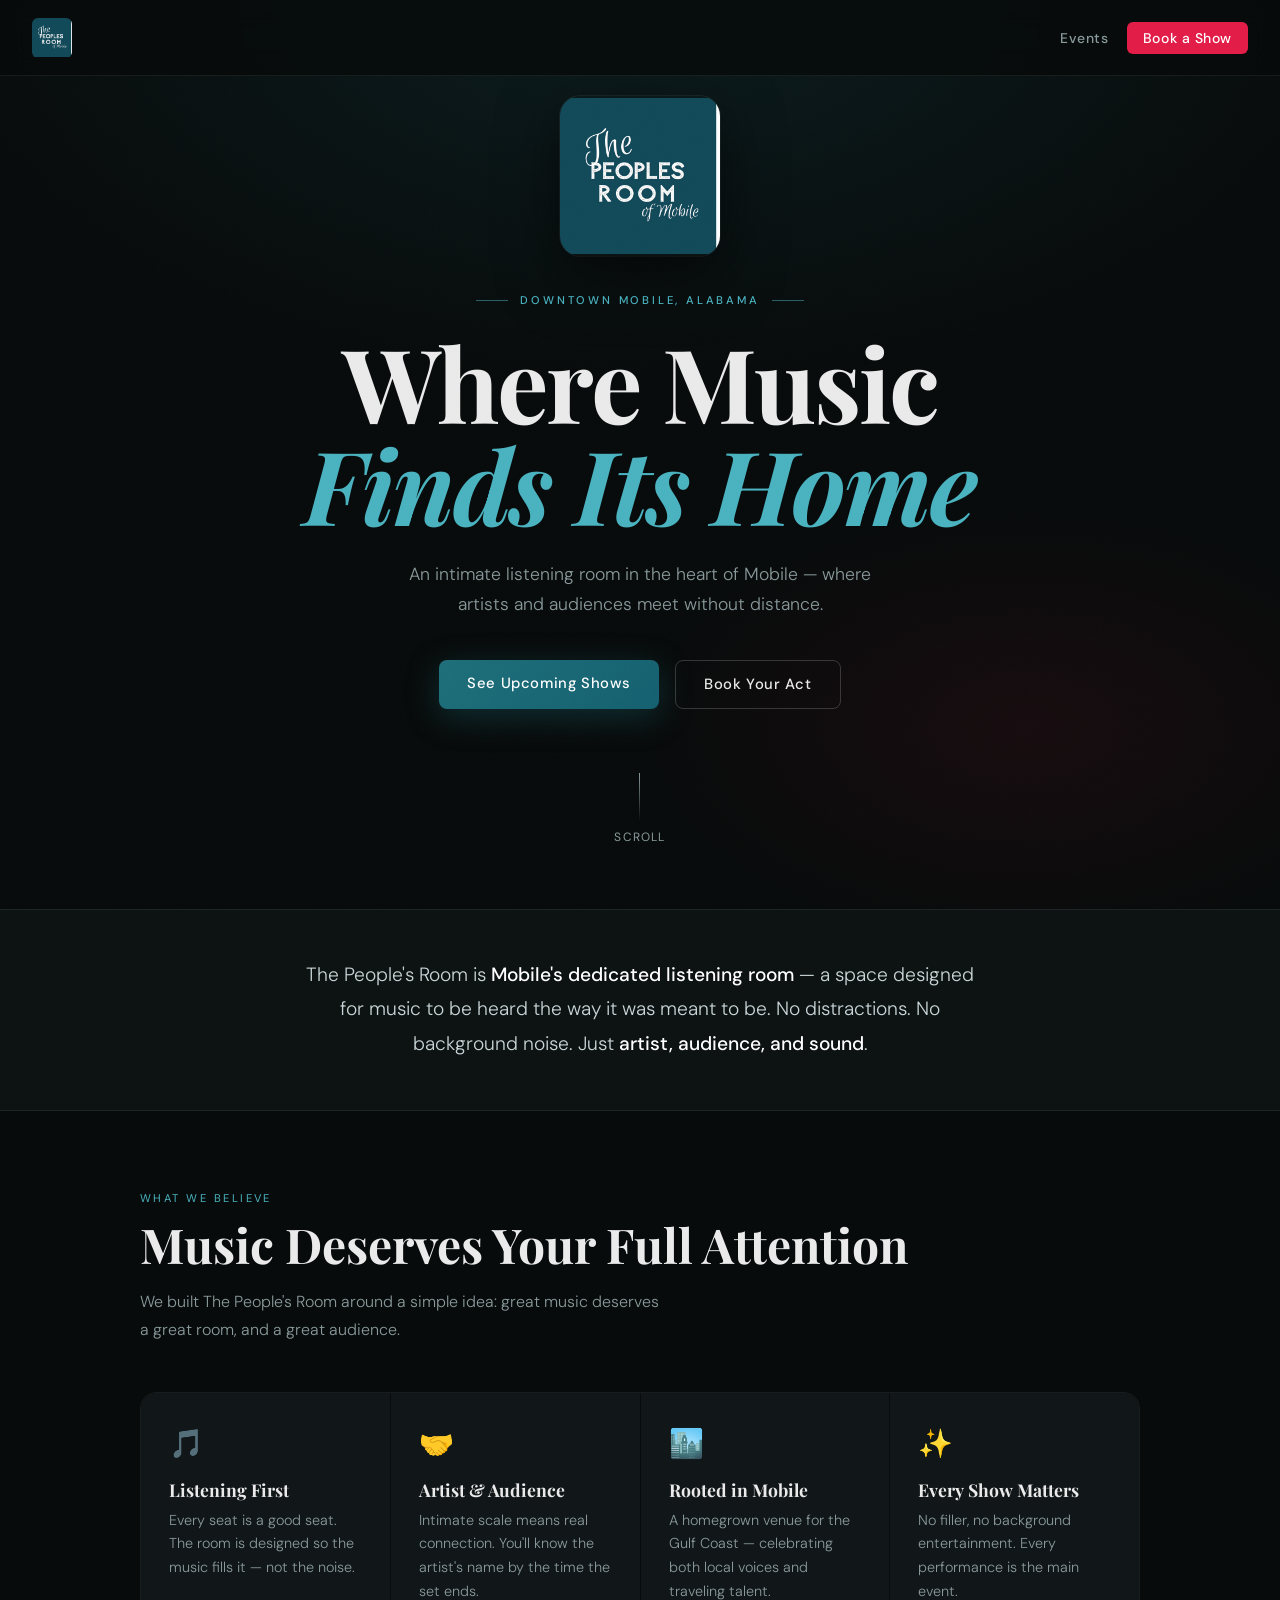
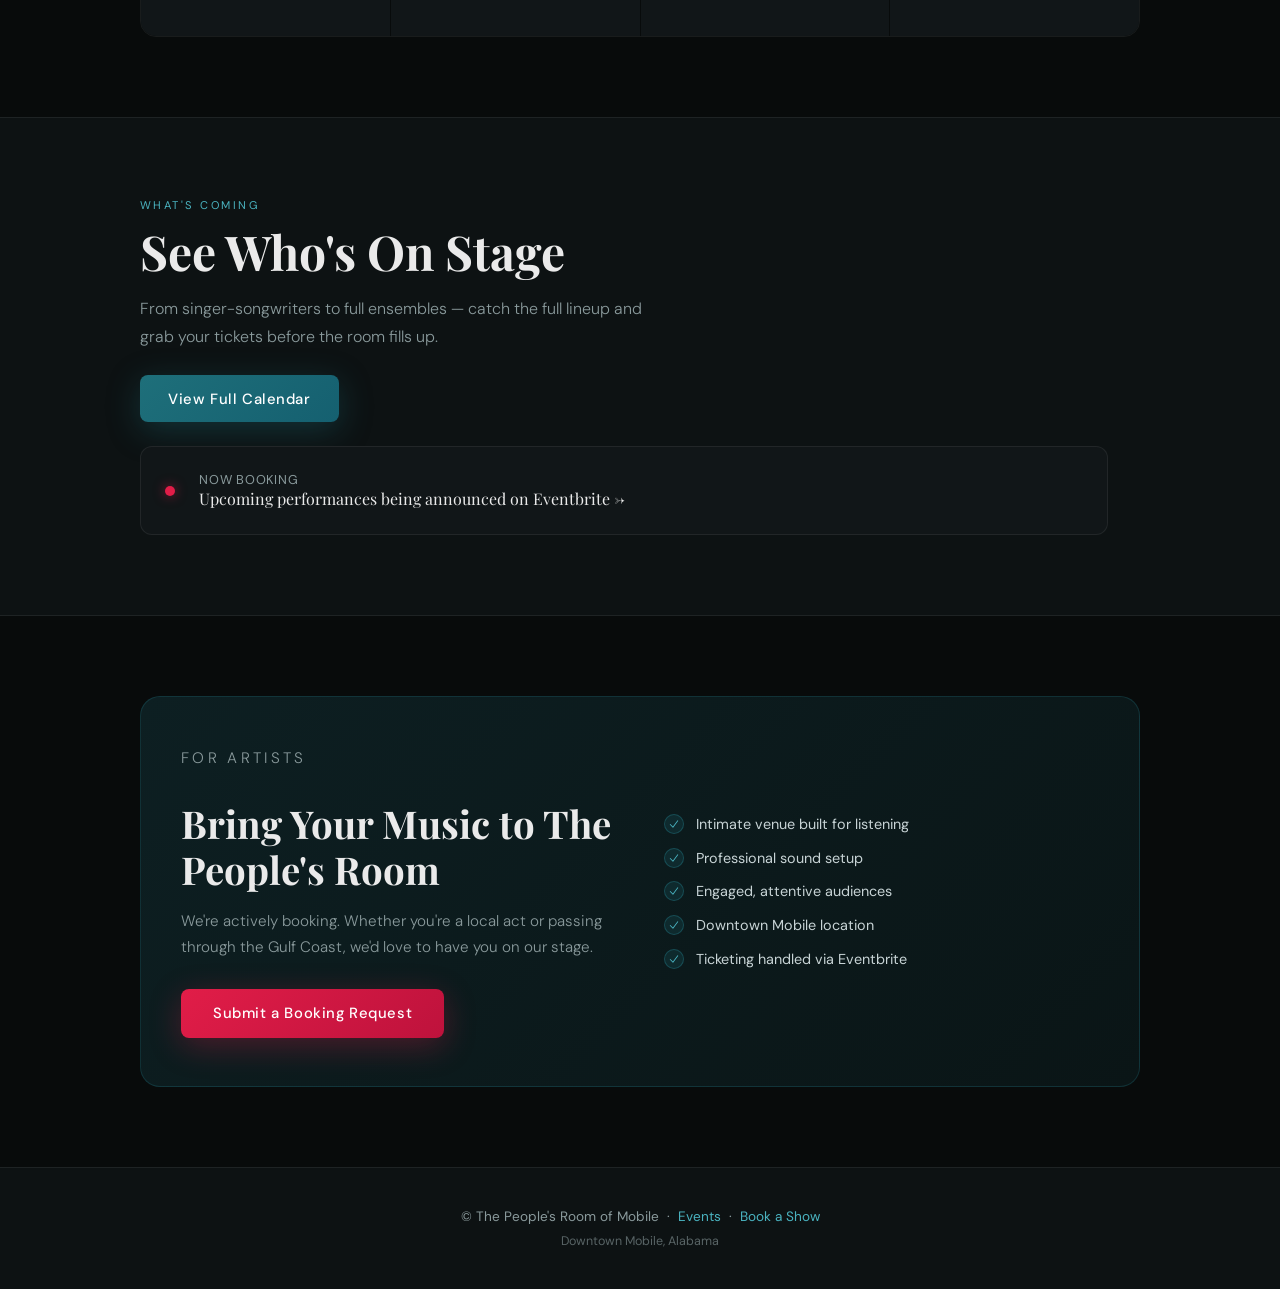
==== index.html @ 31a0bf12 "People's Room Site v1" ====
<!DOCTYPE html>
<html lang="en">
<head>
  <meta charset="UTF-8" />
  <meta name="viewport" content="width=device-width, initial-scale=1.0"/>
  <link rel="stylesheet" href="styles.css">
  <title>The People's Room of Mobile</title>
</head>
<body>

<nav>
  <a href="index.html" class="nav-logo">
    <img src="[data-uri]" alt="The People's Room of Mobile" class="nav-logo-img">
  </a>
  <ul class="nav-links">
    <li><a href="events.html">Events</a></li>
    <li><a href="booking.html" class="cta">Book a Show</a></li>
  </ul>
</nav>

<!-- HERO -->
<section class="hero">
  <div style="margin-bottom:2rem;animation:fadeUp 0.7s ease both;">
    <img src="[data-uri]" alt="The People's Room of Mobile"
         style="width:160px;height:160px;object-fit:contain;border-radius:20px;
                box-shadow:0 20px 60px rgba(0,0,0,0.6),0 0 0 1px rgba(255,255,255,0.07);">
  </div>
  <div class="hero-eyebrow">Downtown Mobile, Alabama</div>
  <h1>Where Music<br><em>Finds Its Home</em></h1>
  <p class="hero-sub">An intimate listening room in the heart of Mobile — where artists and audiences meet without distance.</p>
  <div class="hero-actions">
    <a href="events.html" class="btn-primary">See Upcoming Shows</a>
    <a href="booking.html" class="btn-ghost">Book Your Act</a>
  </div>
  <div class="scroll-hint">
    <div class="scroll-line"></div>
    scroll
  </div>
</section>

<!-- ABOUT -->
<div class="about-strip">
  <p>The People's Room is <strong>Mobile's dedicated listening room</strong> — a space designed for music to be heard the way it was meant to be. No distractions. No background noise. Just <strong>artist, audience, and sound</strong>.</p>
</div>

<!-- PILLARS -->
<section class="pillars">
  <div class="section-inner">
    <p class="section-label reveal">What We Believe</p>
    <h2 class="section-title reveal">Music Deserves Your Full Attention</h2>
    <p class="section-desc reveal">We built The People's Room around a simple idea: great music deserves a great room, and a great audience.</p>
    <div class="pillars-grid">
      <div class="pillar reveal">
        <span class="pillar-icon">🎵</span>
        <h3>Listening First</h3>
        <p>Every seat is a good seat. The room is designed so the music fills it — not the noise.</p>
      </div>
      <div class="pillar reveal">
        <span class="pillar-icon">🤝</span>
        <h3>Artist &amp; Audience</h3>
        <p>Intimate scale means real connection. You'll know the artist's name by the time the set ends.</p>
      </div>
      <div class="pillar reveal">
        <span class="pillar-icon">🏙️</span>
        <h3>Rooted in Mobile</h3>
        <p>A homegrown venue for the Gulf Coast — celebrating both local voices and traveling talent.</p>
      </div>
      <div class="pillar reveal">
        <span class="pillar-icon">✨</span>
        <h3>Every Show Matters</h3>
        <p>No filler, no background entertainment. Every performance is the main event.</p>
      </div>
    </div>
  </div>
</section>

<!-- EVENTS CTA -->
<section class="events-cta">
  <div class="events-cta-inner section-inner">
    <div>
      <p class="section-label reveal">What's Coming</p>
      <h2 class="section-title reveal">See Who's On Stage</h2>
      <p class="section-desc reveal" style="margin-bottom:1.5rem;">From singer-songwriters to full ensembles — catch the full lineup and grab your tickets before the room fills up.</p>
      <div class="reveal"><a href="events.html" class="btn-primary">View Full Calendar</a></div>
      <a href="events.html" class="event-preview reveal">
        <span class="event-dot"></span>
        <div class="event-info">
          <p>Now Booking</p>
          <strong>Upcoming performances being announced on Eventbrite →</strong>
        </div>
      </a>
    </div>
  </div>
</section>

<!-- BOOKING CALLOUT -->
<section class="booking-callout">
  <div class="section-inner">
    <div class="booking-card reveal">
      <div>
        <p class="section-label">For Artists</p>
        <h2>Bring Your Music to The People's Room</h2>
        <p>We're actively booking. Whether you're a local act or passing through the Gulf Coast, we'd love to have you on our stage.</p>
        <a href="booking.html" class="btn-red">Submit a Booking Request</a>
      </div>
      <ul class="booking-perks">
        <li>Intimate venue built for listening</li>
        <li>Professional sound setup</li>
        <li>Engaged, attentive audiences</li>
        <li>Downtown Mobile location</li>
        <li>Ticketing handled via Eventbrite</li>
      </ul>
    </div>
  </div>
</section>

<footer>
  <p>
    © The People's Room of Mobile &nbsp;·&nbsp;
    <a href="events.html">Events</a> &nbsp;·&nbsp;
    <a href="booking.html">Book a Show</a>
  </p>
  <p style="margin-top:0.5rem;font-size:0.78rem;opacity:0.6;">Downtown Mobile, Alabama</p>
</footer>

<script>
  const reveals = document.querySelectorAll('.reveal');
  const io = new IntersectionObserver((entries) => {
    entries.forEach(e => {
      if (e.isIntersecting) { e.target.classList.add('visible'); io.unobserve(e.target); }
    });
  }, { threshold: 0.12 });
  reveals.forEach(el => io.observe(el));
</script>

</body>
</html>
---- styles.css ----
/* ============================================================
   THE PEOPLE'S ROOM OF MOBILE — Global Stylesheet
   ============================================================ */

@import url('https://fonts.googleapis.com/css2?family=Playfair+Display:ital,wght@0,400;0,700;1,400&family=DM+Sans:wght@300;400;500&display=swap');

/* ── TOKENS ── */
:root {
  --teal:       #1e6f7a;
  --teal-light: #4ab3c0;
  --red:        #e11d48;
  --red-dark:   #be123c;
  --bg:         #080b0b;
  --bg2:        #0d1213;
  --surface:    #111618;
  --border:     rgba(255,255,255,0.07);
  --text:       #eaeaea;
  --muted:      #8a9a9c;
}

/* ── RESET ── */
*, *::before, *::after { box-sizing: border-box; margin: 0; padding: 0; }
html  { scroll-behavior: smooth; }

body {
  font-family: 'DM Sans', sans-serif;
  background: var(--bg);
  color: var(--text);
  overflow-x: hidden;
}

/* ── NAV ── */
nav {
  position: fixed;
  top: 0; left: 0; right: 0;
  z-index: 100;
  display: flex;
  align-items: center;
  justify-content: space-between;
  padding: 1.1rem 2rem;
  background: rgba(8,11,11,0.85);
  backdrop-filter: blur(14px);
  border-bottom: 1px solid var(--border);
}

.nav-logo {
  display: flex;
  align-items: center;
  text-decoration: none;
}

.nav-logo-img {
  height: 40px;
  width: 40px;
  object-fit: contain;
  border-radius: 6px;
}

.nav-links {
  display: flex;
  gap: 0.25rem;
  list-style: none;
}

.nav-links a {
  color: var(--muted);
  text-decoration: none;
  font-size: 0.875rem;
  font-weight: 500;
  letter-spacing: 0.04em;
  padding: 0.45rem 0.9rem;
  border-radius: 6px;
  transition: color 0.2s, background 0.2s;
}

.nav-links a:hover,
.nav-links a.active {
  color: #fff;
  background: rgba(255,255,255,0.06);
}

.nav-links a.cta {
  background: var(--red);
  color: #fff;
  padding: 0.45rem 1rem;
}

.nav-links a.cta:hover {
  background: #ff2d55;
}

/* ── BUTTONS ── */
.btn-primary {
  display: inline-block;
  padding: 0.85rem 1.75rem;
  background: linear-gradient(135deg, var(--teal), #156070);
  color: #fff;
  text-decoration: none;
  border-radius: 8px;
  font-size: 0.925rem;
  font-weight: 500;
  letter-spacing: 0.04em;
  box-shadow: 0 8px 32px rgba(30,111,122,0.35);
  transition: all 0.25s ease;
}

.btn-primary:hover {
  transform: translateY(-3px);
  box-shadow: 0 16px 48px rgba(30,111,122,0.45);
}

.btn-ghost {
  display: inline-block;
  padding: 0.85rem 1.75rem;
  border: 1px solid rgba(255,255,255,0.18);
  color: var(--text);
  text-decoration: none;
  border-radius: 8px;
  font-size: 0.925rem;
  font-weight: 500;
  letter-spacing: 0.04em;
  transition: all 0.25s ease;
}

.btn-ghost:hover {
  background: rgba(255,255,255,0.06);
  border-color: rgba(255,255,255,0.3);
  transform: translateY(-3px);
}

.btn-red {
  display: inline-block;
  padding: 0.9rem 2rem;
  background: linear-gradient(135deg, var(--red), var(--red-dark));
  color: #fff;
  text-decoration: none;
  border-radius: 8px;
  font-size: 0.925rem;
  font-weight: 500;
  letter-spacing: 0.04em;
  box-shadow: 0 8px 32px rgba(225,29,72,0.3);
  transition: all 0.25s ease;
}

.btn-red:hover {
  transform: translateY(-3px);
  box-shadow: 0 16px 48px rgba(225,29,72,0.45);
}

/* ── SECTION SHARED ── */
section {
  padding: 5rem 1.5rem;
}

.section-inner {
  max-width: 1000px;
  margin: 0 auto;
}

.section-label {
  font-size: 0.7rem;
  letter-spacing: 0.22em;
  text-transform: uppercase;
  color: var(--teal-light);
  margin-bottom: 0.75rem;
}

.section-title {
  font-family: 'Playfair Display', serif;
  font-size: clamp(2rem, 4vw, 3rem);
  line-height: 1.15;
  margin-bottom: 1rem;
}

.section-desc {
  color: var(--muted);
  font-size: 1rem;
  line-height: 1.75;
  max-width: 520px;
  font-weight: 300;
}

/* ── HERO ── */
.hero {
  min-height: 100vh;
  display: flex;
  flex-direction: column;
  align-items: center;
  justify-content: center;
  text-align: center;
  padding: 6rem 1.5rem 4rem;
  position: relative;
  overflow: hidden;
}

.hero::before {
  content: '';
  position: absolute;
  inset: 0;
  background:
    radial-gradient(ellipse 80% 60% at 50% 0%, rgba(30,111,122,0.18) 0%, transparent 70%),
    radial-gradient(ellipse 50% 40% at 80% 80%, rgba(225,29,72,0.07) 0%, transparent 60%);
  pointer-events: none;
}

.hero::after {
  content: '';
  position: absolute;
  inset: 0;
  background-image: url("data:image/svg+xml,%3Csvg viewBox='0 0 200 200' xmlns='http://www.w3.org/2000/svg'%3E%3Cfilter id='n'%3E%3CfeTurbulence type='fractalNoise' baseFrequency='0.9' numOctaves='4' stitchTiles='stitch'/%3E%3C/filter%3E%3Crect width='100%25' height='100%25' filter='url(%23n)' opacity='0.035'/%3E%3C/svg%3E");
  background-size: 200px 200px;
  opacity: 0.4;
  pointer-events: none;
}

.hero-eyebrow {
  font-size: 0.7rem;
  font-weight: 500;
  letter-spacing: 0.25em;
  text-transform: uppercase;
  color: var(--teal-light);
  margin-bottom: 1.5rem;
  position: relative;
  display: flex;
  align-items: center;
  gap: 0.75rem;
  animation: fadeUp 0.8s ease both;
}

.hero-eyebrow::before,
.hero-eyebrow::after {
  content: '';
  display: inline-block;
  width: 32px;
  height: 1px;
  background: var(--teal-light);
  opacity: 0.5;
}

.hero h1 {
  font-family: 'Playfair Display', serif;
  font-size: clamp(3rem, 8vw, 6.5rem);
  line-height: 1.0;
  letter-spacing: -0.02em;
  font-weight: 700;
  position: relative;
  animation: fadeUp 0.8s 0.1s ease both;
}

.hero h1 em {
  font-style: italic;
  color: var(--teal-light);
}

.hero-sub {
  margin-top: 1.5rem;
  font-size: 1.1rem;
  color: var(--muted);
  max-width: 480px;
  line-height: 1.7;
  font-weight: 300;
  position: relative;
  animation: fadeUp 0.8s 0.2s ease both;
}

.hero-actions {
  margin-top: 2.5rem;
  display: flex;
  gap: 1rem;
  flex-wrap: wrap;
  justify-content: center;
  position: relative;
  animation: fadeUp 0.8s 0.3s ease both;
}

.scroll-hint {
  margin-top: 4rem;
  position: relative;
  display: flex;
  flex-direction: column;
  align-items: center;
  gap: 0.5rem;
  color: var(--muted);
  font-size: 0.75rem;
  letter-spacing: 0.1em;
  text-transform: uppercase;
  animation: fadeUp 0.8s 0.5s ease both;
}

.scroll-line {
  width: 1px;
  height: 48px;
  background: linear-gradient(to bottom, var(--muted), transparent);
  animation: scrollPulse 2s ease-in-out infinite;
}

/* ── PAGE HERO (inner pages) ── */
.page-hero {
  padding: 8rem 1.5rem 4rem;
  text-align: center;
  position: relative;
  overflow: hidden;
}

.page-hero::before {
  content: '';
  position: absolute;
  inset: 0;
  background: radial-gradient(ellipse 70% 60% at 50% 0%, rgba(30,111,122,0.14) 0%, transparent 70%);
  pointer-events: none;
}

.page-hero h1 {
  font-family: 'Playfair Display', serif;
  font-size: clamp(2.5rem, 6vw, 4.5rem);
  line-height: 1.1;
  letter-spacing: -0.02em;
}

.page-hero h1 em {
  font-style: italic;
  color: var(--teal-light);
}

.page-hero p {
  color: var(--muted);
  font-size: 1.05rem;
  margin-top: 1rem;
  font-weight: 300;
}

/* ── ABOUT STRIP ── */
.about-strip {
  background: var(--bg2);
  border-top: 1px solid var(--border);
  border-bottom: 1px solid var(--border);
  padding: 3rem 1.5rem;
  text-align: center;
}

.about-strip p {
  max-width: 680px;
  margin: 0 auto;
  font-size: 1.2rem;
  line-height: 1.8;
  color: #c8d4d6;
  font-weight: 300;
}

.about-strip strong {
  color: #fff;
  font-weight: 500;
}

/* ── PILLARS ── */
.pillars {
  background: var(--bg);
}

.pillars-grid {
  display: grid;
  grid-template-columns: repeat(auto-fit, minmax(220px, 1fr));
  gap: 1px;
  margin-top: 3rem;
  border: 1px solid var(--border);
  border-radius: 16px;
  overflow: hidden;
}

.pillar {
  padding: 2rem 1.75rem;
  background: var(--surface);
  transition: background 0.3s;
}

.pillar:hover {
  background: #161e20;
}

.pillar-icon {
  font-size: 1.75rem;
  margin-bottom: 1rem;
  display: block;
}

.pillar h3 {
  font-family: 'Playfair Display', serif;
  font-size: 1.1rem;
  margin-bottom: 0.5rem;
}

.pillar p {
  color: var(--muted);
  font-size: 0.9rem;
  line-height: 1.65;
  font-weight: 300;
}

/* ── EVENTS CTA STRIP ── */
.events-cta {
  background: var(--bg2);
  border-top: 1px solid var(--border);
  border-bottom: 1px solid var(--border);
}

.events-cta-inner {
  max-width: 1000px;
  margin: 0 auto;
  display: grid;
  grid-template-columns: 1fr auto;
  align-items: center;
  gap: 2rem;
}

.event-preview {
  display: flex;
  align-items: center;
  gap: 1.5rem;
  background: var(--surface);
  border: 1px solid var(--border);
  border-radius: 12px;
  padding: 1.5rem;
  margin-top: 1.5rem;
  transition: border-color 0.3s;
  text-decoration: none;
  color: inherit;
}

.event-preview:hover {
  border-color: rgba(30,111,122,0.4);
}

.event-dot {
  width: 10px;
  height: 10px;
  border-radius: 50%;
  background: var(--red);
  flex-shrink: 0;
  box-shadow: 0 0 12px rgba(225,29,72,0.6);
  animation: pulse 2s ease-in-out infinite;
}

.event-info p {
  font-size: 0.8rem;
  color: var(--muted);
  letter-spacing: 0.06em;
  text-transform: uppercase;
}

.event-info strong {
  font-size: 1rem;
  font-family: 'Playfair Display', serif;
  font-weight: 400;
}

/* ── CALENDAR ── */
.calendar-wrapper {
  position: relative;
  width: 100%;
  padding-bottom: 85%;
  height: 0;
  overflow: hidden;
  border-radius: 18px;
  background: radial-gradient(circle at top, #111, #000);
  border: 1px solid var(--border);
  box-shadow:
    inset 0 0 40px rgba(0,0,0,0.5),
    0 30px 70px rgba(0,0,0,0.7);
}

.calendar-wrapper iframe {
  position: absolute;
  width: 100%;
  height: 100%;
  border: none;
}

.calendar-note {
  margin-top: 1rem;
  text-align: center;
  color: var(--muted);
  font-size: 0.9rem;
  font-style: italic;
}

/* ── BOOKING CARD ── */
.booking-callout {
  background: var(--bg);
}

.booking-card {
  background: linear-gradient(135deg, #0d1f22, #0a1516);
  border: 1px solid rgba(30,111,122,0.3);
  border-radius: 20px;
  padding: 3rem 2.5rem;
  display: grid;
  grid-template-columns: 1fr 1fr;
  gap: 3rem;
  align-items: center;
}

.booking-card h2 {
  font-family: 'Playfair Display', serif;
  font-size: clamp(1.75rem, 3vw, 2.5rem);
  line-height: 1.2;
  margin-bottom: 1rem;
}

.booking-card p {
  color: var(--muted);
  font-size: 0.95rem;
  line-height: 1.75;
  font-weight: 300;
  margin-bottom: 1.75rem;
}

.booking-perks {
  list-style: none;
  display: flex;
  flex-direction: column;
  gap: 0.85rem;
}

.booking-perks li {
  display: flex;
  align-items: center;
  gap: 0.75rem;
  font-size: 0.9rem;
  color: #c8d4d6;
}

.booking-perks li::before {
  content: '';
  display: inline-block;
  width: 20px;
  height: 20px;
  border-radius: 50%;
  background: rgba(30,111,122,0.2);
  border: 1px solid rgba(30,111,122,0.5);
  flex-shrink: 0;
  background-image: url("data:image/svg+xml,%3Csvg xmlns='http://www.w3.org/2000/svg' viewBox='0 0 20 20' fill='%234ab3c0'%3E%3Cpath fill-rule='evenodd' d='M16.704 4.153a.75.75 0 0 1 .143 1.052l-8 10.5a.75.75 0 0 1-1.127.075l-4.5-4.5a.75.75 0 0 1 1.06-1.06l3.894 3.893 7.48-9.817a.75.75 0 0 1 1.05-.143Z' clip-rule='evenodd' /%3E%3C/svg%3E");
  background-repeat: no-repeat;
  background-position: center;
  background-size: 12px;
}

/* ── BOOKING FORM ── */
.booking-form-section {
  background: var(--bg2);
  border-top: 1px solid var(--border);
}

.form-card {
  background: var(--surface);
  border: 1px solid var(--border);
  border-radius: 16px;
  padding: 2.5rem;
  max-width: 560px;
}

.form-card label {
  display: block;
  margin: 1.25rem 0 0.4rem;
  font-size: 0.85rem;
  font-weight: 500;
  letter-spacing: 0.04em;
  color: #c8d4d6;
}

.form-card input,
.form-card textarea {
  width: 100%;
  padding: 0.75rem 1rem;
  border-radius: 8px;
  border: 1px solid var(--border);
  background: rgba(255,255,255,0.04);
  color: var(--text);
  font-family: 'DM Sans', sans-serif;
  font-size: 0.95rem;
  transition: border-color 0.2s;
}

.form-card input:focus,
.form-card textarea:focus {
  outline: none;
  border-color: var(--teal-light);
}

.form-card textarea {
  min-height: 120px;
  resize: vertical;
}

.form-card button[type="submit"] {
  margin-top: 1.5rem;
  width: 100%;
  padding: 0.9rem;
  background: linear-gradient(135deg, var(--red), var(--red-dark));
  border: none;
  border-radius: 8px;
  font-family: 'DM Sans', sans-serif;
  font-size: 0.95rem;
  font-weight: 600;
  color: #fff;
  cursor: pointer;
  letter-spacing: 0.04em;
  box-shadow: 0 8px 32px rgba(225,29,72,0.3);
  transition: all 0.25s ease;
}

.form-card button[type="submit"]:hover {
  transform: translateY(-2px);
  box-shadow: 0 14px 40px rgba(225,29,72,0.45);
}

.form-status {
  margin-top: 1rem;
  font-size: 0.875rem;
  color: var(--muted);
}

.form-status.success { color: #4caf50; }
.form-status.error   { color: #ff6b6b; }

/* ── FOOTER ── */
footer {
  background: var(--bg2);
  border-top: 1px solid var(--border);
  padding: 2.5rem 1.5rem;
  text-align: center;
}

footer p {
  color: var(--muted);
  font-size: 0.85rem;
}

footer a {
  color: var(--teal-light);
  text-decoration: none;
}

footer a:hover {
  text-decoration: underline;
}

/* ── ANIMATIONS ── */
@keyframes fadeUp {
  from { opacity: 0; transform: translateY(24px); }
  to   { opacity: 1; transform: translateY(0); }
}

@keyframes scrollPulse {
  0%, 100% { opacity: 0.4; transform: scaleY(1); }
  50%       { opacity: 1;   transform: scaleY(1.1); }
}

@keyframes pulse {
  0%, 100% { box-shadow: 0 0 8px  rgba(225,29,72,0.5); }
  50%       { box-shadow: 0 0 20px rgba(225,29,72,0.9); }
}

.reveal {
  opacity: 0;
  transform: translateY(30px);
  transition: opacity 0.7s ease, transform 0.7s ease;
}

.reveal.visible {
  opacity: 1;
  transform: translateY(0);
}

/* ── RESPONSIVE ── */
@media (max-width: 680px) {
  .booking-card      { grid-template-columns: 1fr; gap: 2rem; }
  .events-cta-inner  { grid-template-columns: 1fr; }
  nav                { padding: 1rem 1.25rem; }
}
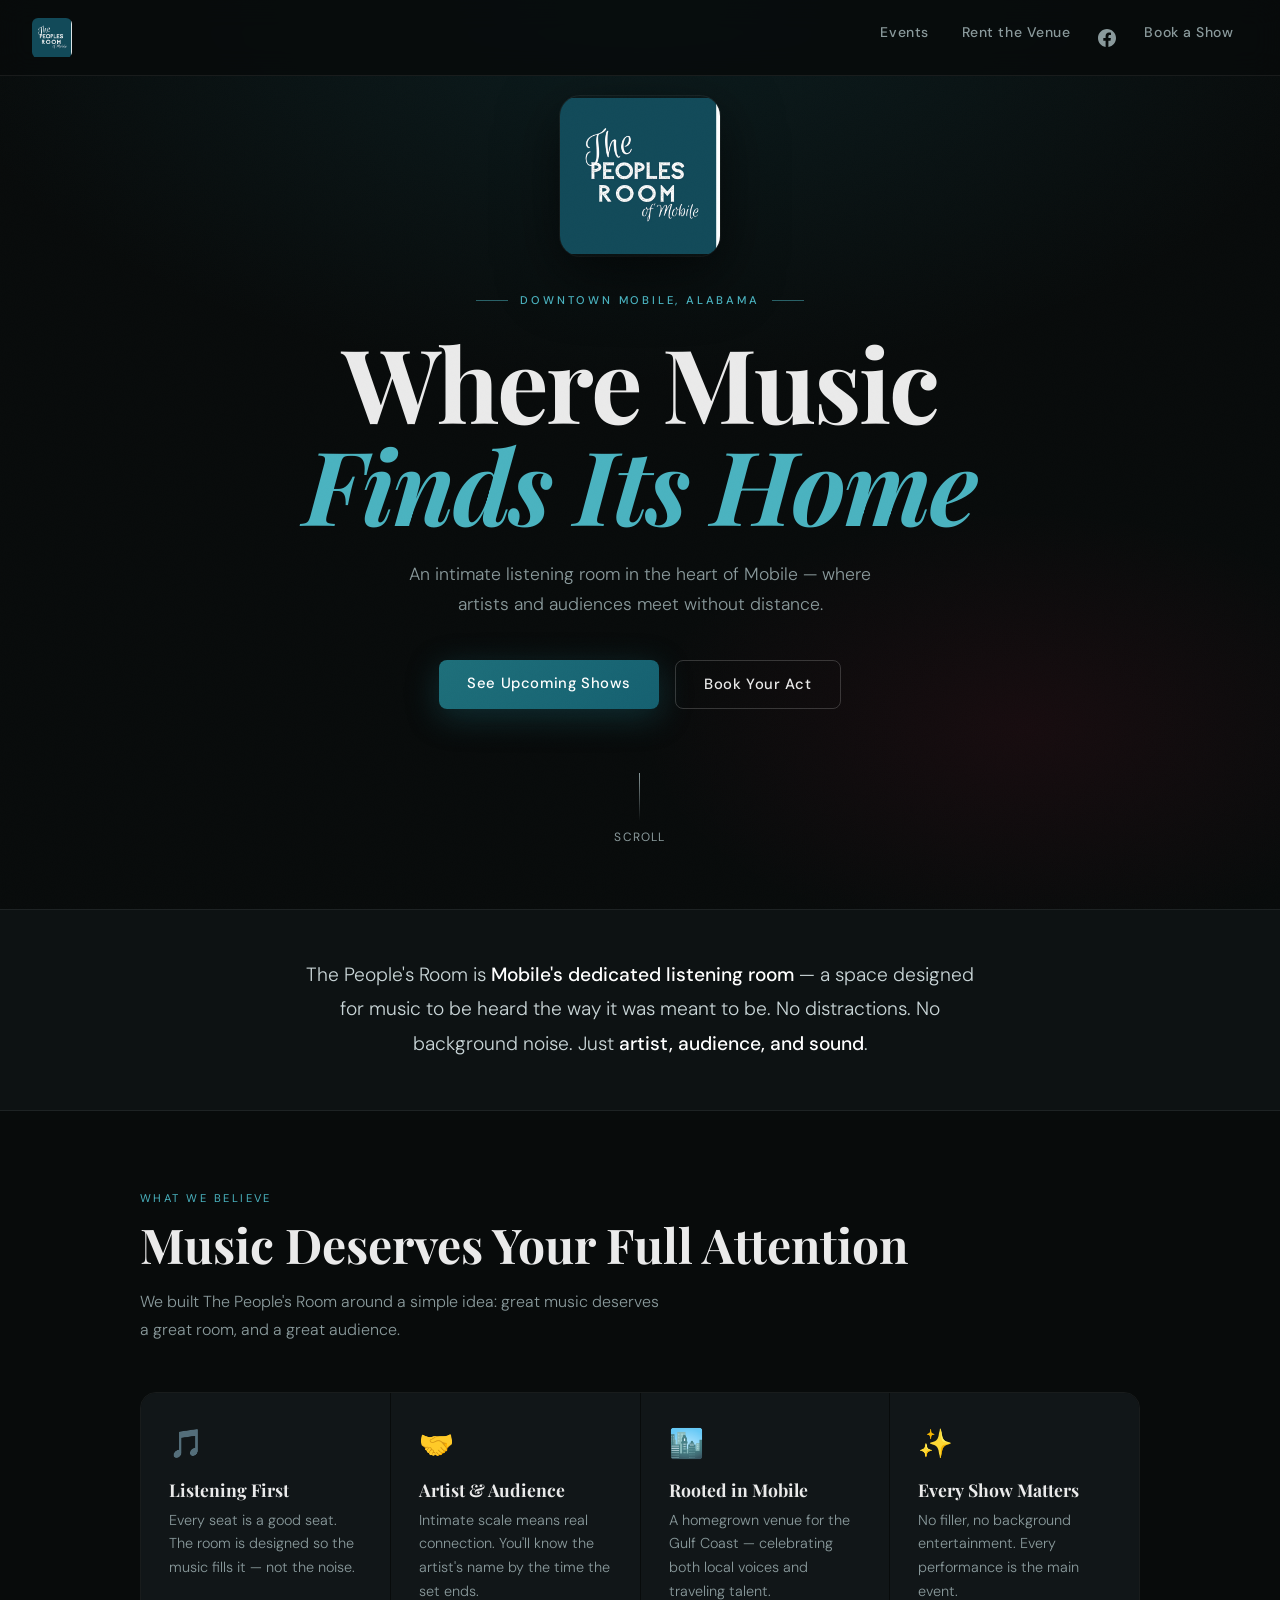
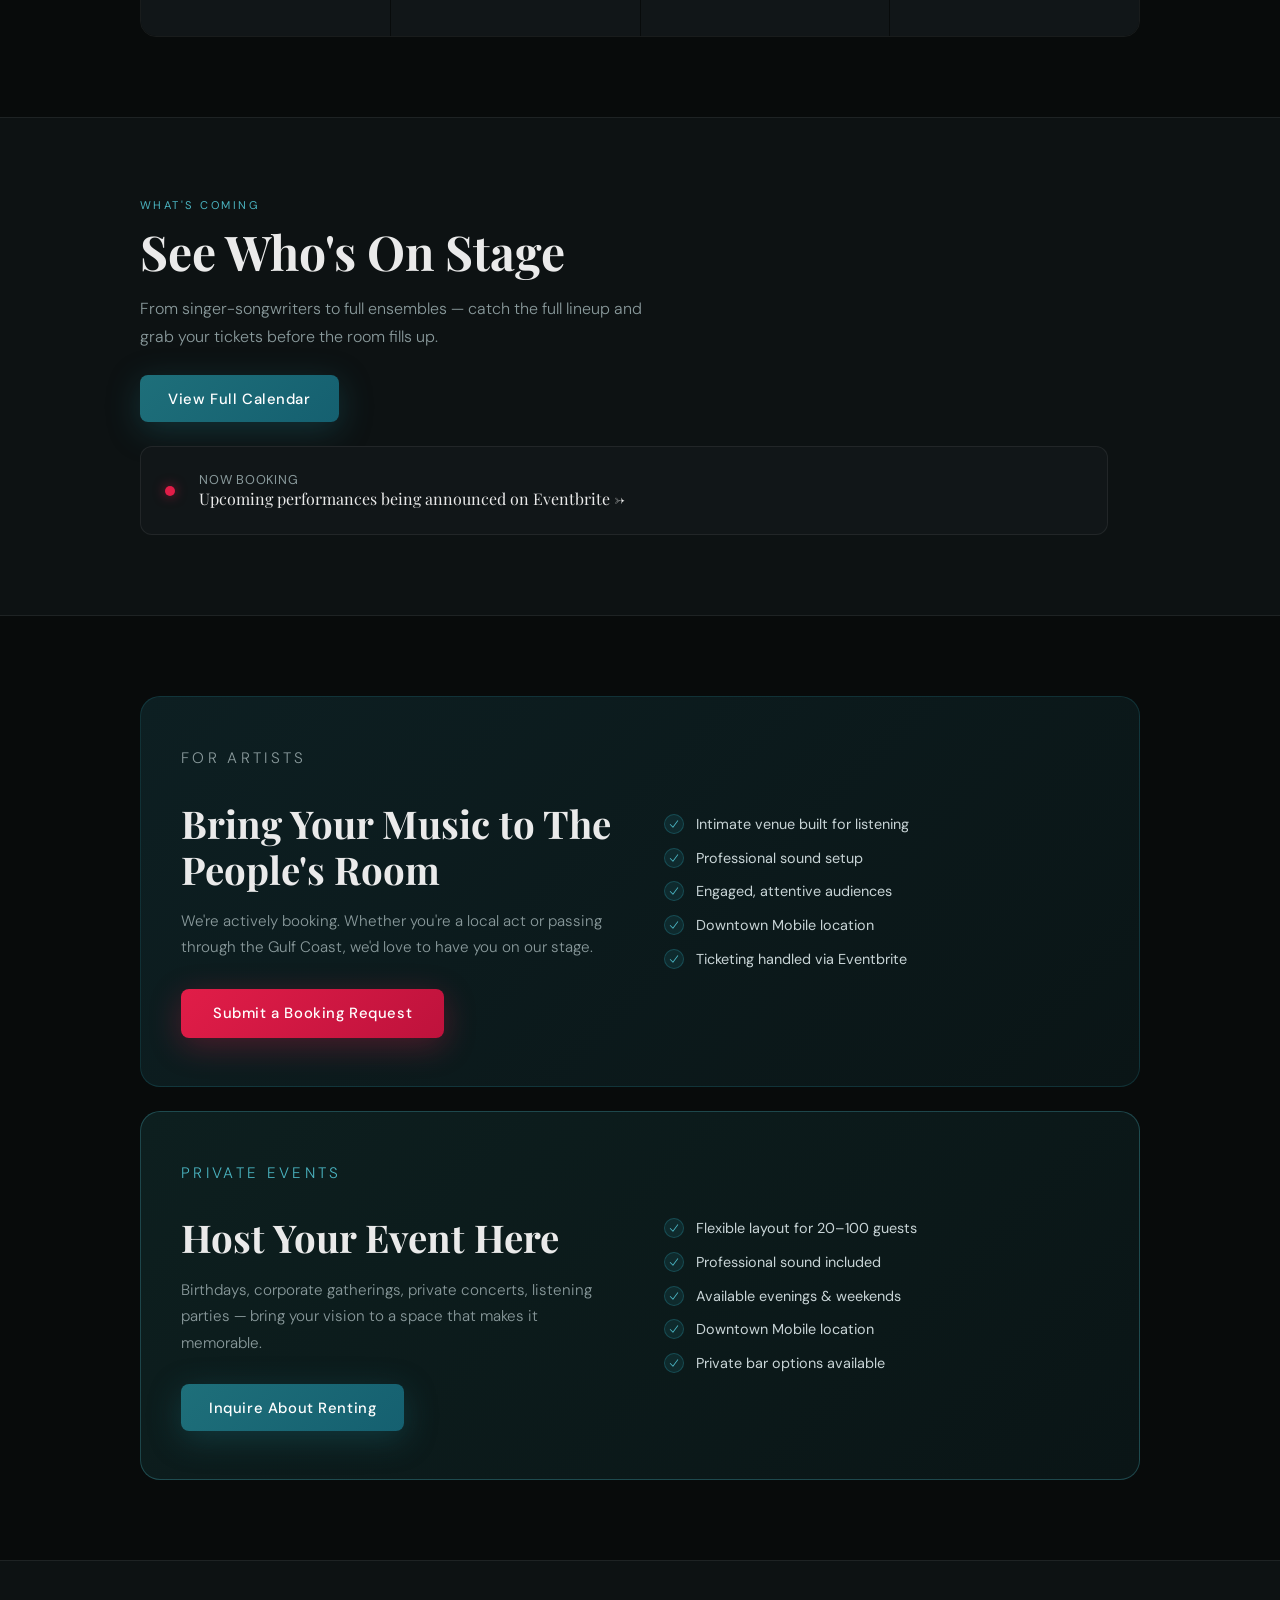
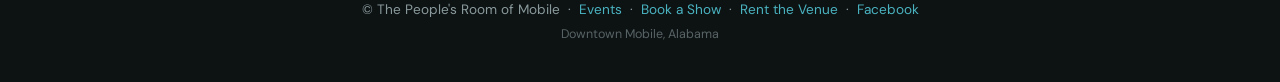
==== commit 961284ab: "Updates" ====
--- a/index.html
+++ b/index.html
@@ -14,6 +14,8 @@
   </a>
   <ul class="nav-links">
     <li><a href="events.html">Events</a></li>
+    <li><a href="venue.html">Rent the Venue</a></li>
+    <li><a href="https://www.facebook.com/ThePeoplesRoomMobile" target="_blank" rel="noopener" aria-label="Facebook" class="icon-link"><svg xmlns="http://www.w3.org/2000/svg" width="18" height="18" viewBox="0 0 24 24" fill="currentColor" style="display:block;"><path d="M24 12.073C24 5.405 18.627 0 12 0S0 5.405 0 12.073C0 18.1 4.388 23.094 10.125 24v-8.437H7.078v-3.49h3.047V9.41c0-3.025 1.792-4.697 4.533-4.697 1.312 0 2.686.235 2.686.235v2.97h-1.513c-1.491 0-1.956.93-1.956 1.886v2.268h3.328l-.532 3.49h-2.796V24C19.612 23.094 24 18.1 24 12.073z"/></svg></a></li>
     <li><a href="booking.html" class="cta">Book a Show</a></li>
   </ul>
 </nav>
@@ -95,7 +97,8 @@
 
 <!-- BOOKING CALLOUT -->
 <section class="booking-callout">
-  <div class="section-inner">
+  <div class="section-inner" style="display:flex;flex-direction:column;gap:1.5rem;">
+
     <div class="booking-card reveal">
       <div>
         <p class="section-label">For Artists</p>
@@ -111,6 +114,23 @@
         <li>Ticketing handled via Eventbrite</li>
       </ul>
     </div>
+
+    <div class="booking-card reveal" style="border-color:rgba(74,179,192,0.3);background:linear-gradient(135deg,#0d1f1f,#0a1516);">
+      <div>
+        <p class="section-label" style="color:var(--teal-light);">Private Events</p>
+        <h2>Host Your Event Here</h2>
+        <p>Birthdays, corporate gatherings, private concerts, listening parties — bring your vision to a space that makes it memorable.</p>
+        <a href="venue.html" class="btn-primary">Inquire About Renting</a>
+      </div>
+      <ul class="booking-perks">
+        <li>Flexible layout for 20–100 guests</li>
+        <li>Professional sound included</li>
+        <li>Available evenings &amp; weekends</li>
+        <li>Downtown Mobile location</li>
+        <li>Private bar options available</li>
+      </ul>
+    </div>
+
   </div>
 </section>
 
@@ -118,7 +138,9 @@
   <p>
     © The People's Room of Mobile &nbsp;·&nbsp;
     <a href="events.html">Events</a> &nbsp;·&nbsp;
-    <a href="booking.html">Book a Show</a>
+    <a href="booking.html">Book a Show</a> &nbsp;·&nbsp;
+    <a href="venue.html">Rent the Venue</a> &nbsp;·&nbsp;
+    <a href="https://www.facebook.com/ThePeoplesRoomMobile" target="_blank" rel="noopener">Facebook</a>
   </p>
   <p style="margin-top:0.5rem;font-size:0.78rem;opacity:0.6;">Downtown Mobile, Alabama</p>
 </footer>
--- a/styles.css
+++ b/styles.css
@@ -79,7 +79,19 @@
   background: rgba(255,255,255,0.06);
 }
 
-.nav-links a.cta {
+.nav-links a.icon-link {
+  display: flex;
+  align-items: center;
+  padding: 0.45rem 0.6rem;
+  color: var(--muted);
+}
+
+.nav-links a.icon-link:hover {
+  color: #fff;
+  background: rgba(255,255,255,0.06);
+}
+
+
   background: var(--red);
   color: #fff;
   padding: 0.45rem 1rem;
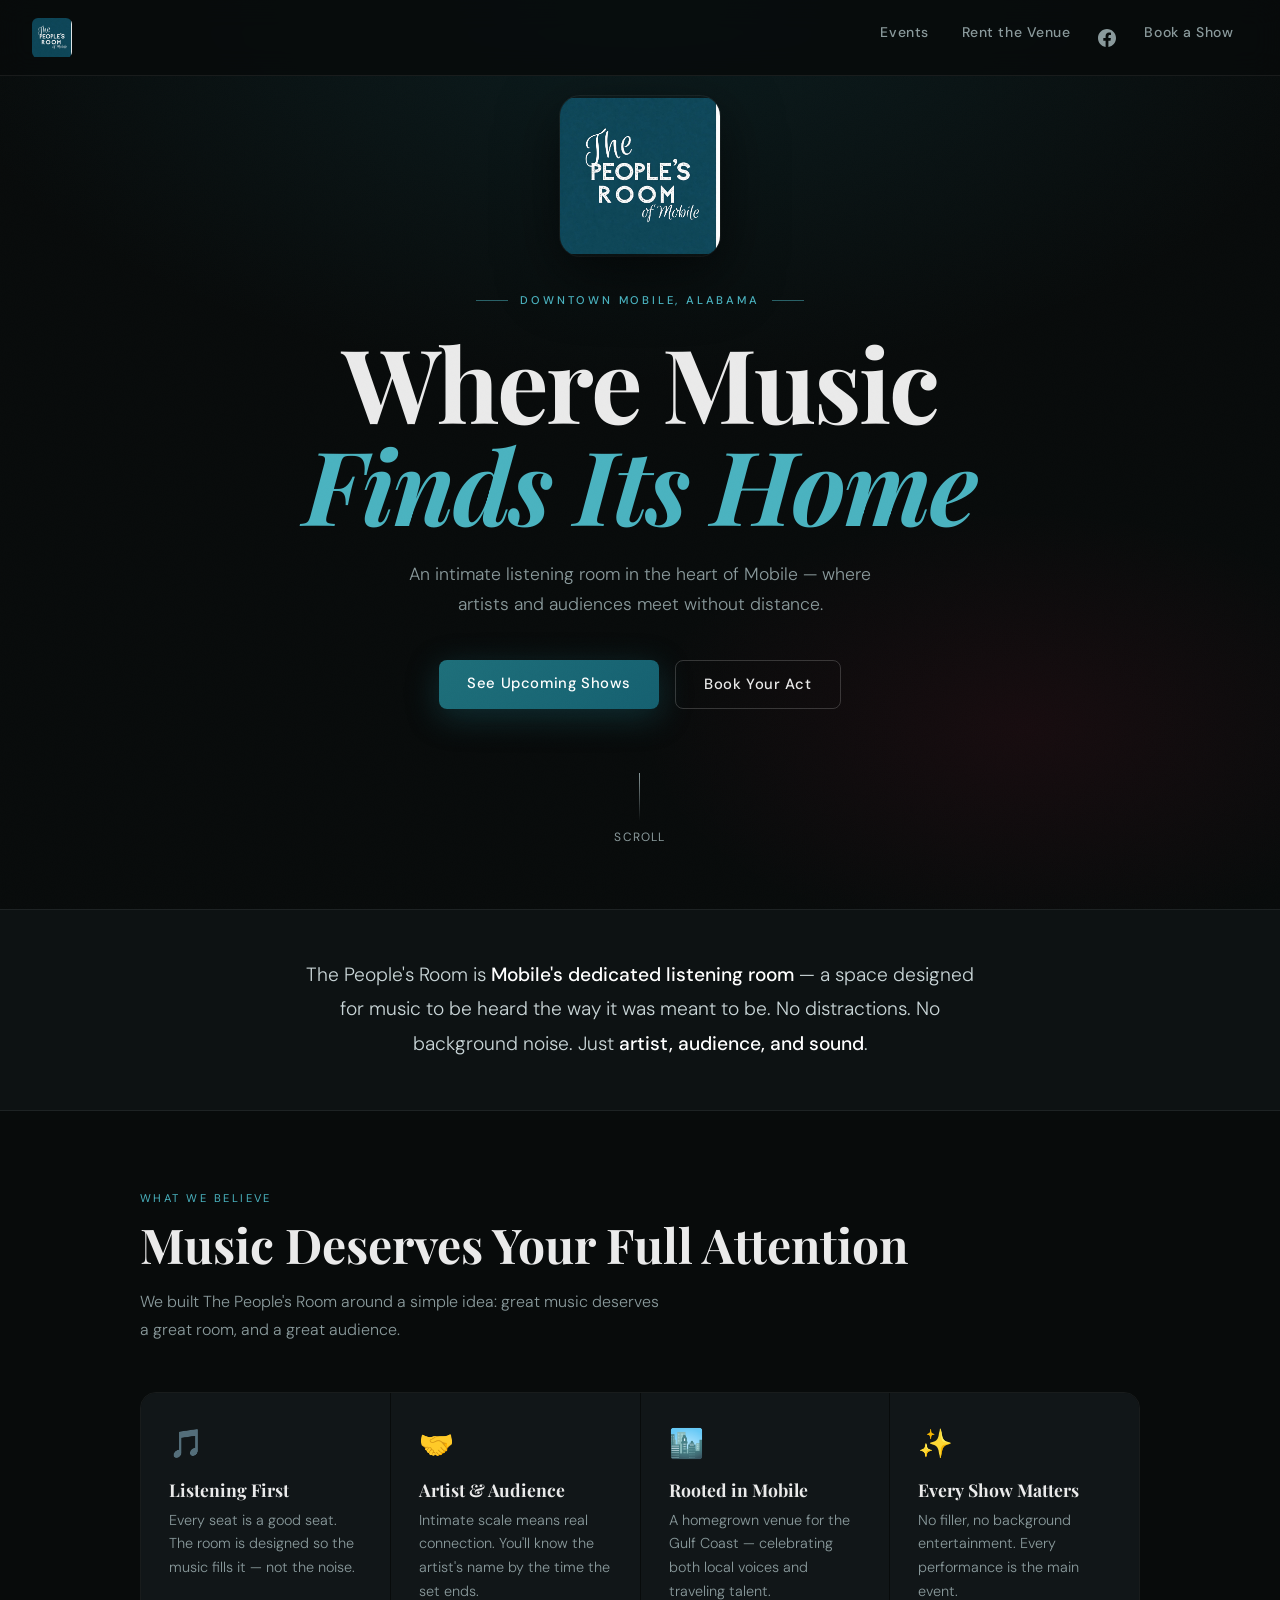
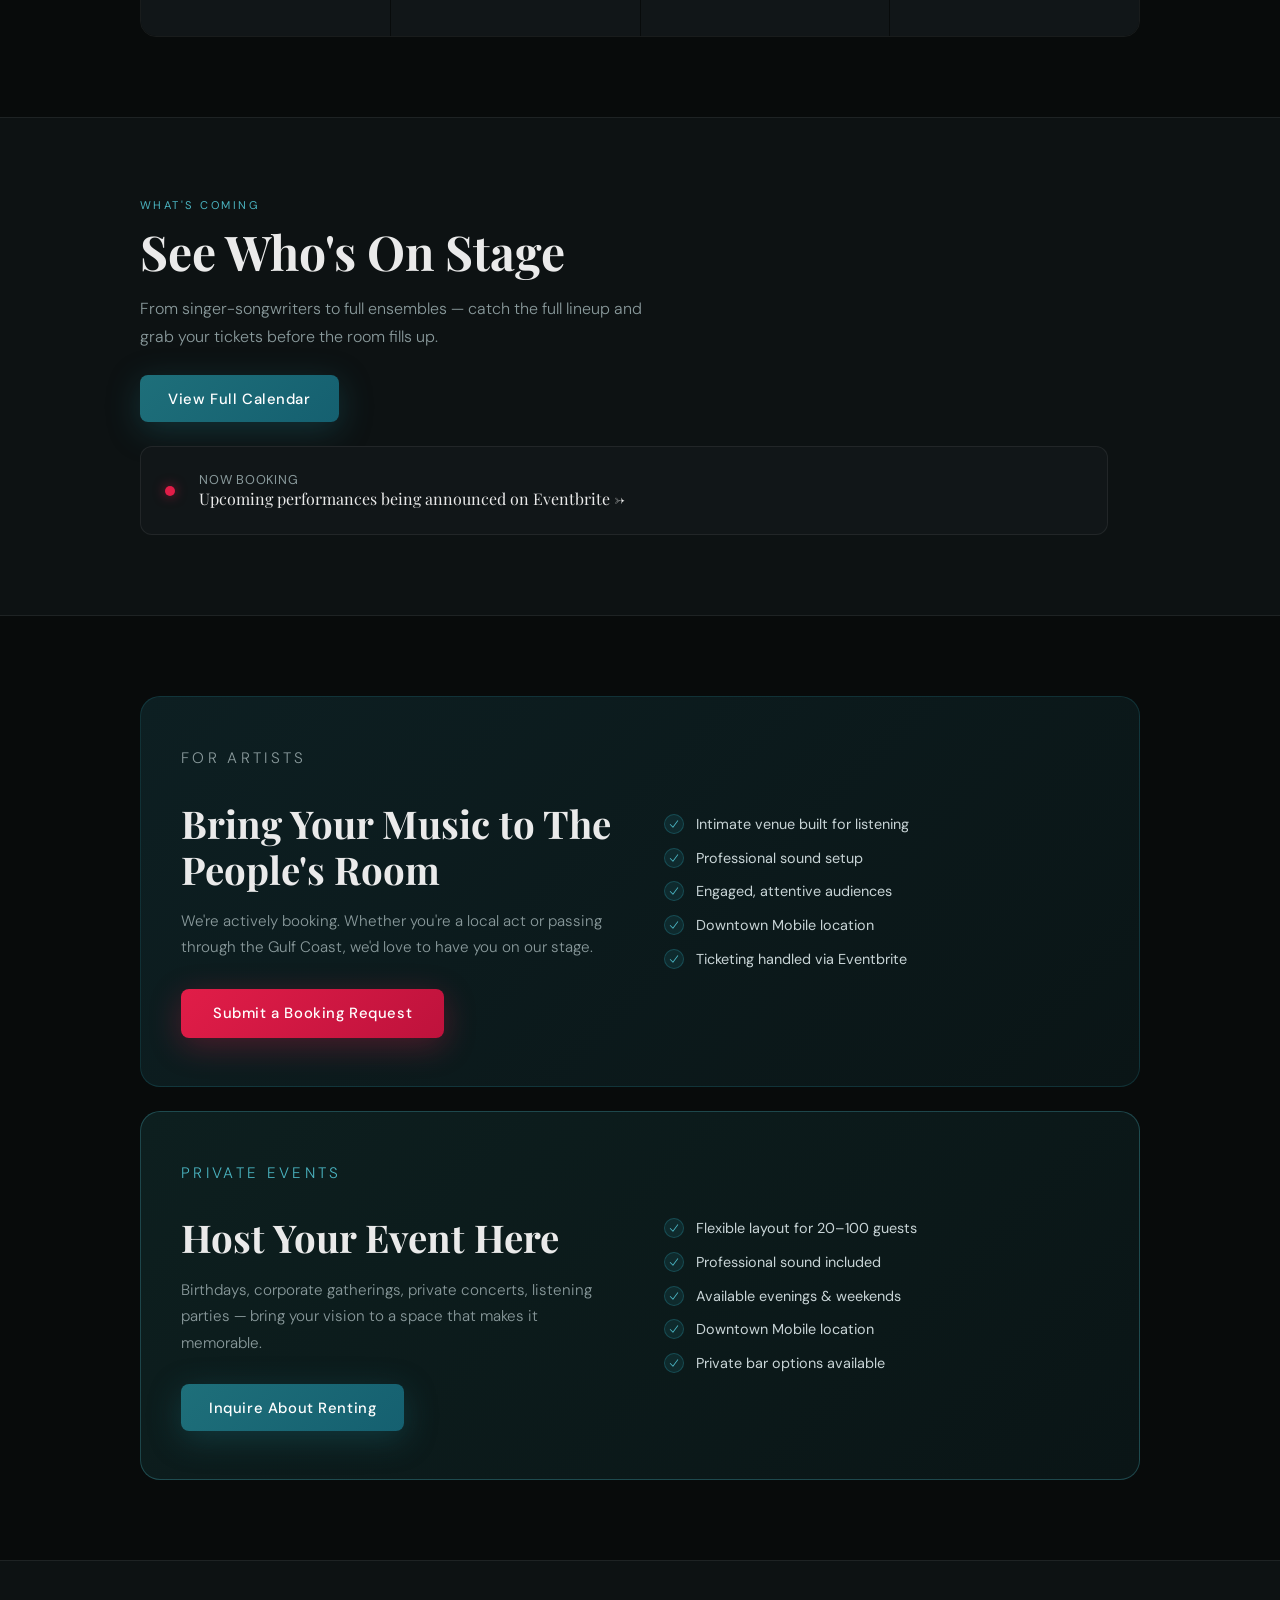
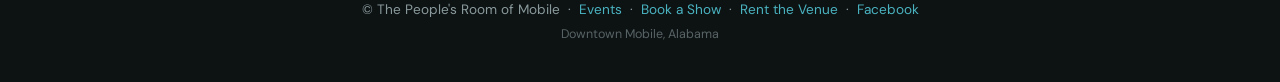
==== commit eafbd87c: "updated logo" ====
--- a/index.html
+++ b/index.html
@@ -10,7 +10,7 @@
 
 <nav>
   <a href="index.html" class="nav-logo">
-    <img src="[data-uri]" alt="The People's Room of Mobile" class="nav-logo-img">
+    <img src="[data-uri]" alt="The People's Room of Mobile" class="nav-logo-img">
   </a>
   <ul class="nav-links">
     <li><a href="events.html">Events</a></li>
@@ -23,7 +23,7 @@
 <!-- HERO -->
 <section class="hero">
   <div style="margin-bottom:2rem;animation:fadeUp 0.7s ease both;">
-    <img src="[data-uri]